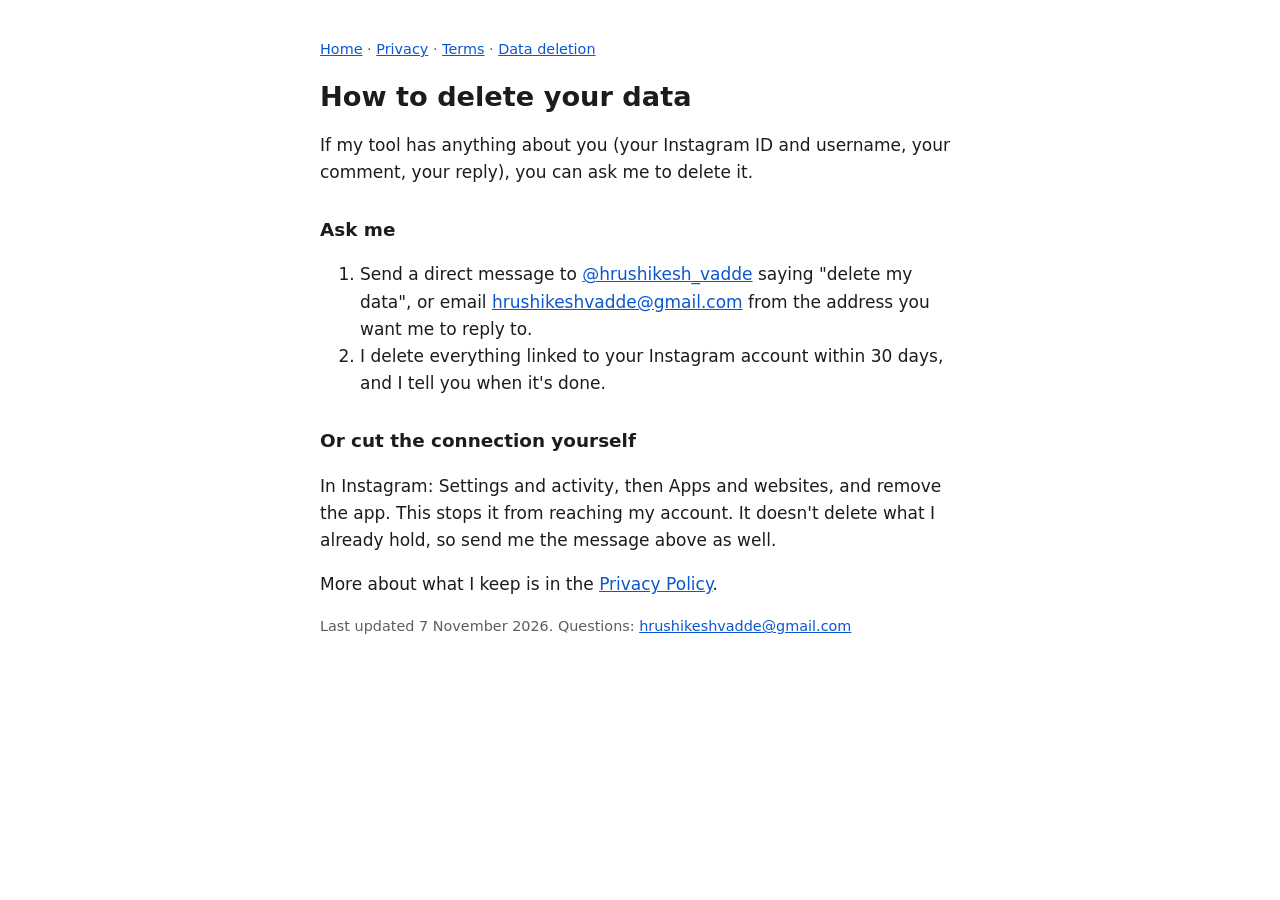
==== data-deletion.html @ 51e0e779 "Policy pages for the crosspost local Instagram reply tool: privacy, terms, data deletion" ====
<!doctype html>
<html lang="en"><head><meta charset="utf-8"><meta name="viewport" content="width=device-width,initial-scale=1">
<title>Data Deletion</title><link rel="stylesheet" href="style.css"></head><body><main>
<p class="nav"><a href="index.html">Home</a> · <a href="privacy.html">Privacy</a> · <a href="terms.html">Terms</a> · <a href="data-deletion.html">Data deletion</a></p>
<h1>How to delete your data</h1>
<p>If my tool has anything about you (your Instagram ID and username, your comment, your reply), you can ask me to delete it.</p>
<h2>Ask me</h2>
<ol><li>Send a direct message to <a href="https://www.instagram.com/hrushikesh_vadde/">@hrushikesh_vadde</a> saying "delete my data", or email <a href="mailto:hrushikeshvadde@gmail.com">hrushikeshvadde@gmail.com</a> from the address you want me to reply to.</li>
<li>I delete everything linked to your Instagram account within 30 days, and I tell you when it's done.</li></ol>
<h2>Or cut the connection yourself</h2>
<p>In Instagram: Settings and activity, then Apps and websites, and remove the app. This stops it from reaching my account. It doesn't delete what I already hold, so send me the message above as well.</p>
<p>More about what I keep is in the <a href="privacy.html">Privacy Policy</a>.</p>
<p class="meta">Last updated 7 November 2026. Questions: <a href="mailto:hrushikeshvadde@gmail.com">hrushikeshvadde@gmail.com</a></p>
</main></body></html>
---- style.css ----
:root{color-scheme:light dark;--fg:#1c1c1e;--bg:#fff;--muted:#5c5c63;--link:#0b57d0}
@media (prefers-color-scheme:dark){:root{--fg:#ececf0;--bg:#16161a;--muted:#a4a4ad;--link:#8ab4f8}}
body{margin:0;background:var(--bg);color:var(--fg);font:17px/1.6 system-ui,-apple-system,"Segoe UI",sans-serif}
main{max-width:40rem;margin:0 auto;padding:1.5rem 1rem 3rem}
h1{font-size:1.7rem;line-height:1.25}h2{font-size:1.15rem;margin-top:1.8rem}
a{color:var(--link)}.nav,.meta{color:var(--muted);font-size:.9rem}
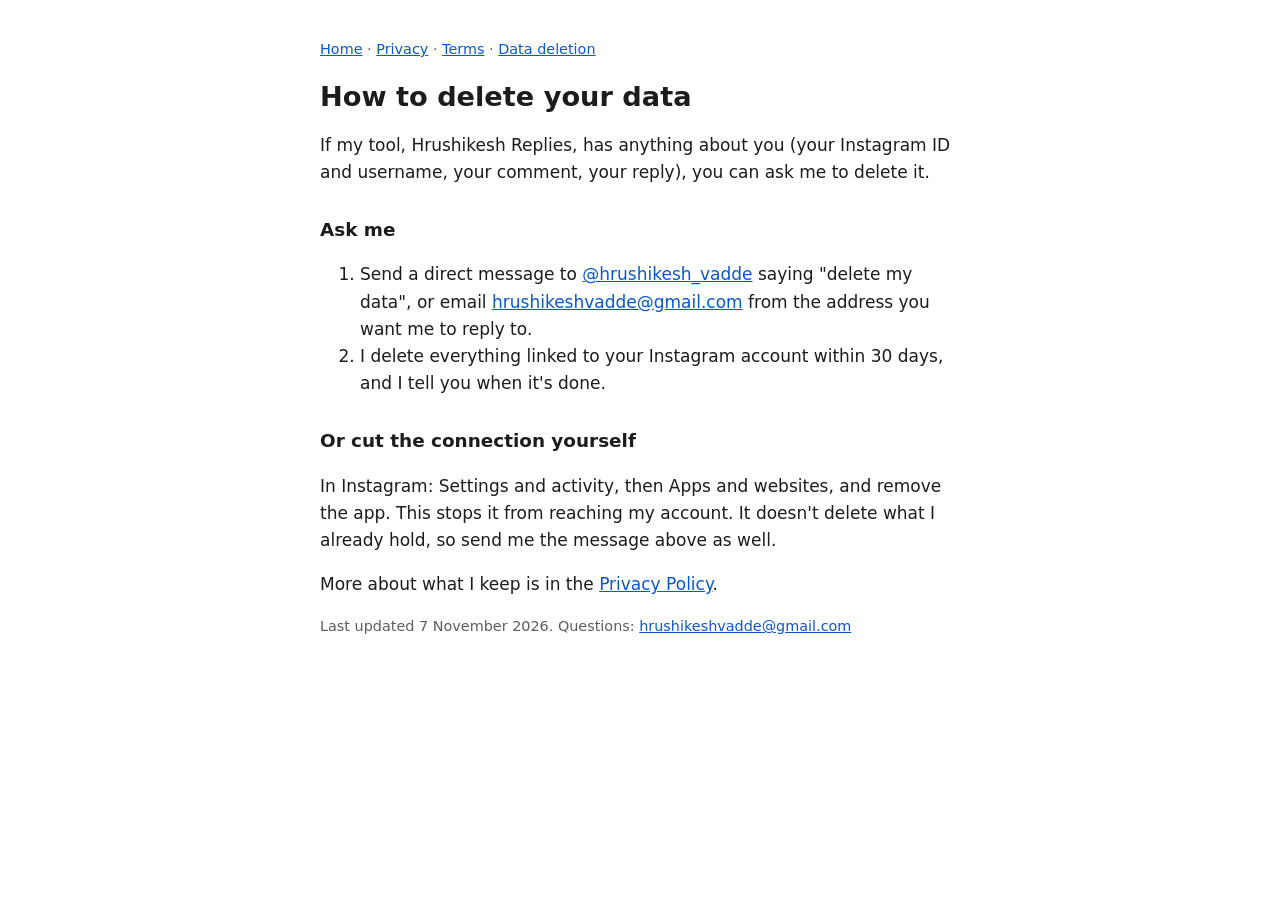
==== commit 2019f1c9: "Name the app Hrushikesh Replies on every policy page" ====
--- a/data-deletion.html
+++ b/data-deletion.html
@@ -1,9 +1,9 @@
 <!doctype html>
 <html lang="en"><head><meta charset="utf-8"><meta name="viewport" content="width=device-width,initial-scale=1">
-<title>Data Deletion</title><link rel="stylesheet" href="style.css"></head><body><main>
+<title>Data Deletion: Hrushikesh Replies</title><link rel="stylesheet" href="style.css"></head><body><main>
 <p class="nav"><a href="index.html">Home</a> · <a href="privacy.html">Privacy</a> · <a href="terms.html">Terms</a> · <a href="data-deletion.html">Data deletion</a></p>
 <h1>How to delete your data</h1>
-<p>If my tool has anything about you (your Instagram ID and username, your comment, your reply), you can ask me to delete it.</p>
+<p>If my tool, Hrushikesh Replies, has anything about you (your Instagram ID and username, your comment, your reply), you can ask me to delete it.</p>
 <h2>Ask me</h2>
 <ol><li>Send a direct message to <a href="https://www.instagram.com/hrushikesh_vadde/">@hrushikesh_vadde</a> saying "delete my data", or email <a href="mailto:hrushikeshvadde@gmail.com">hrushikeshvadde@gmail.com</a> from the address you want me to reply to.</li>
 <li>I delete everything linked to your Instagram account within 30 days, and I tell you when it's done.</li></ol>
